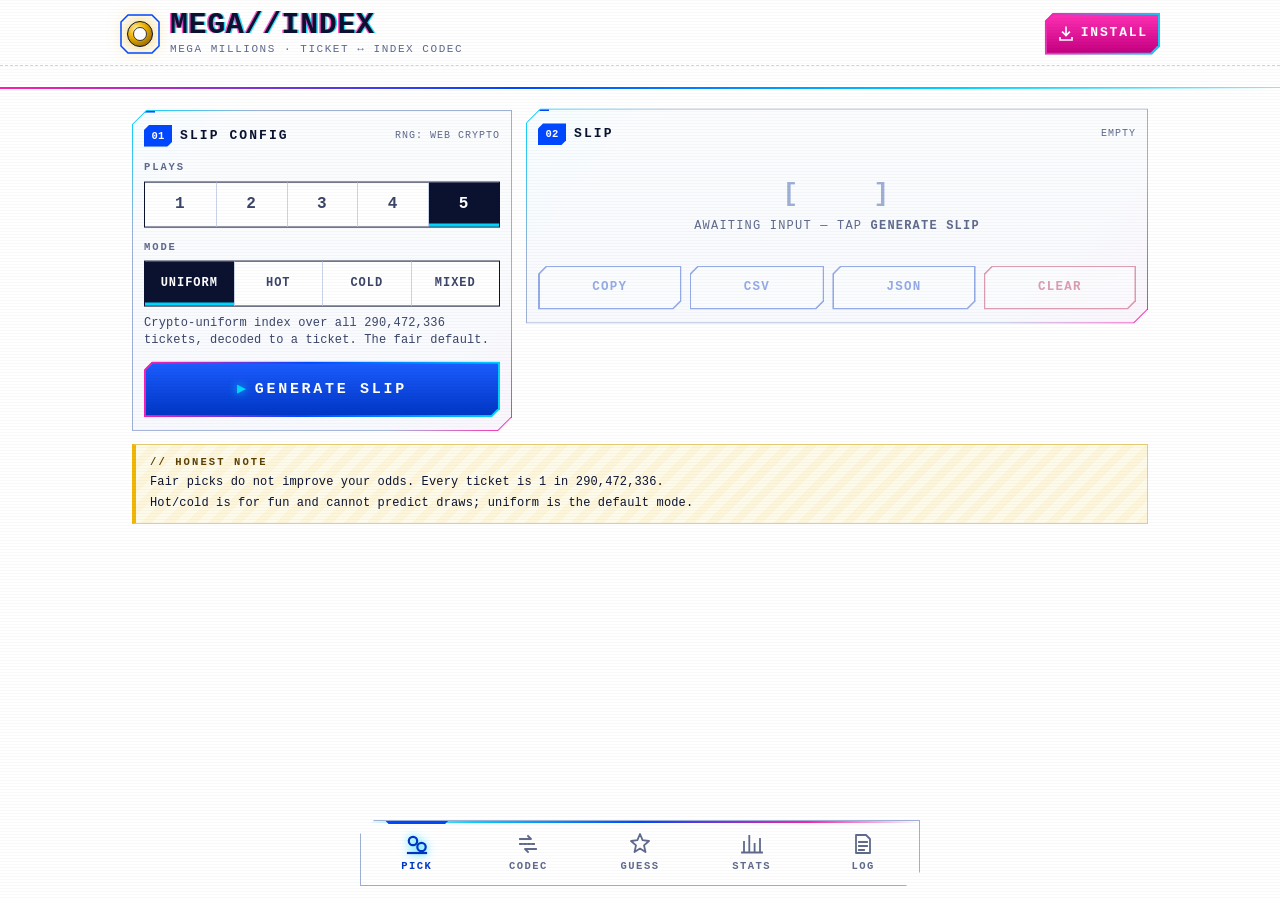
==== src/web/index.html @ 8a10c1ed "mega-index: combinadic ticket<->index encoder/decoder in Python, Rust, C++ + cyberpunk PWA, stats, C" ====
<!doctype html>
<html lang="en">
<head>
<meta charset="utf-8">
<meta name="viewport" content="width=device-width, initial-scale=1, viewport-fit=cover">
<meta name="color-scheme" content="only light">
<meta name="theme-color" content="#ffffff">
<meta name="description" content="MEGA//INDEX: Mega Millions ticket picker and combinadic index codec. Crypto-uniform picks, hot/cold stats, offline PWA.">
<meta name="mobile-web-app-capable" content="yes">
<meta name="apple-mobile-web-app-capable" content="yes">
<meta name="apple-mobile-web-app-status-bar-style" content="default">
<meta name="apple-mobile-web-app-title" content="MEGA//INDEX">
<title>MEGA//INDEX</title>
<link rel="icon" href="icons/favicon.ico" sizes="any">
<link rel="icon" type="image/png" sizes="32x32" href="icons/favicon-32.png">
<link rel="apple-touch-icon" href="icons/apple-touch-icon.png">
<script>
  /* The manifest only makes sense over http(s); on file:// Chrome logs a CORS error for it. */
  if (/^https?:$/.test(location.protocol)) {
    var mf = document.createElement("link");
    mf.rel = "manifest"; mf.href = "manifest.webmanifest";
    document.head.appendChild(mf);
  }
</script>
<link rel="stylesheet" href="css/app.css">
</head>
<body>
<div class="fx-grid" aria-hidden="true"></div>
<div class="fx-scan" aria-hidden="true"></div>

<header class="top">
  <div class="top-row">
    <div class="brand">
      <svg class="brand-ball" viewBox="0 0 40 40" aria-hidden="true">
        <defs>
          <radialGradient id="gb" cx="35%" cy="30%" r="75%">
            <stop offset="0" stop-color="#fff2a8"/><stop offset=".45" stop-color="#f2b705"/><stop offset="1" stop-color="#9a6a00"/>
          </radialGradient>
        </defs>
        <polygon points="8,1 32,1 39,8 39,32 32,39 8,39 1,32 1,8" fill="none" stroke="#0048ff" stroke-width="1.5"/>
        <circle cx="20" cy="20" r="12.5" fill="url(#gb)" stroke="#0a1230" stroke-width="1"/>
        <circle cx="20" cy="20" r="6.5" fill="#fff" stroke="#0a1230" stroke-width=".8"/>
      </svg>
      <div class="brand-text">
        <h1 class="glitch" data-text="MEGA//INDEX">MEGA//INDEX</h1>
        <div class="sub">MEGA MILLIONS &middot; TICKET &harr; INDEX CODEC</div>
      </div>
    </div>
    <button id="installBtn" class="btn btn-install" type="button" hidden>
      <svg viewBox="0 0 24 24" aria-hidden="true"><path d="M12 3v11m0 0l-4.5-4.5M12 14l4.5-4.5M4 17v3h16v-3" fill="none" stroke="currentColor" stroke-width="2.2" stroke-linecap="square"/></svg>
      <span>INSTALL</span>
    </button>
  </div>
  <div class="ticker" aria-hidden="true"><div class="ticker-track" id="ticker"></div></div>
</header>

<div id="updateBar" class="update-bar" hidden>
  <span>&#9650; NEW BUILD / DRAW DATA READY</span>
  <button class="btn btn-sm" id="updateReload" type="button">RELOAD</button>
</div>

<main id="main">

  <!-- ============================================================ PICK -->
  <section class="view" id="view-pick" data-view="pick" aria-labelledby="t-pick">
    <div class="hud panel">
      <div class="panel-head"><span class="ph-tag">01</span><h2>SLIP CONFIG</h2><span class="ph-meta" id="pickMeta">RNG: WEB CRYPTO</span></div>
      <div class="field">
        <div class="label">PLAYS</div>
        <div class="seg seg-plays" role="radiogroup" aria-label="Number of plays" id="playsSeg">
          <button type="button" role="radio" data-v="1">1</button>
          <button type="button" role="radio" data-v="2">2</button>
          <button type="button" role="radio" data-v="3">3</button>
          <button type="button" role="radio" data-v="4">4</button>
          <button type="button" role="radio" data-v="5" aria-checked="true">5</button>
        </div>
      </div>
      <div class="field">
        <div class="label">MODE</div>
        <div class="seg seg-mode" role="radiogroup" aria-label="Pick mode" id="modeSeg">
          <button type="button" role="radio" data-v="uniform" aria-checked="true">UNIFORM</button>
          <button type="button" role="radio" data-v="hot">HOT</button>
          <button type="button" role="radio" data-v="cold">COLD</button>
          <button type="button" role="radio" data-v="mixed">MIXED</button>
        </div>
        <p class="mode-desc" id="modeDesc"></p>
      </div>
      <button class="btn btn-primary btn-xl" id="genBtn" type="button">
        <span class="btn-glyph" aria-hidden="true">&#9654;</span> GENERATE SLIP
      </button>
    </div>

    <div class="hud panel slip-panel" id="slipPanel">
      <div class="panel-head"><span class="ph-tag">02</span><h2>SLIP</h2><span class="ph-meta" id="slipMeta">EMPTY</span></div>
      <ol class="slip" id="slip" aria-live="polite"></ol>
      <div class="empty" id="slipEmpty">
        <div class="empty-glyph" aria-hidden="true">[ &nbsp;&nbsp; ]</div>
        AWAITING INPUT &mdash; TAP <b>GENERATE SLIP</b>
      </div>
      <div class="actions" id="slipActions">
        <button class="btn" type="button" data-act="copy">COPY</button>
        <button class="btn" type="button" data-act="csv">CSV</button>
        <button class="btn" type="button" data-act="json">JSON</button>
        <button class="btn" type="button" data-act="share" hidden>SHARE</button>
        <button class="btn btn-danger" type="button" data-act="clear">CLEAR</button>
      </div>
    </div>

    <aside class="note" role="note">
      <div class="note-head">// HONEST NOTE</div>
      <p class="note-line" data-note="0"></p>
      <p class="note-line" data-note="1"></p>
    </aside>
  </section>

  <!-- ============================================================ CODEC -->
  <section class="view" id="view-codec" data-view="codec" hidden>
    <div class="seg seg-sub" role="tablist" aria-label="Codec direction" id="codecSeg">
      <button type="button" role="tab" data-v="encode" aria-selected="true">ENCODE &nbsp;TICKET&rarr;INDEX</button>
      <button type="button" role="tab" data-v="decode">DECODE &nbsp;INDEX&rarr;TICKET</button>
    </div>

    <div id="encodePane">
      <div class="hud panel">
        <div class="panel-head"><span class="ph-tag">EN</span><h2>SELECT 5 + 1</h2><span class="ph-meta" id="encCount">0/5 &middot; 0/1</span></div>
        <div class="enc-readout" id="encSlots" aria-live="polite"></div>
        <div class="enc-result" id="encResult">
          <div class="label">INDEX</div>
          <div class="big-idx" id="encIdx">&mdash;</div>
          <div class="enc-msg" id="encMsg">Pick 5 white balls and 1 Mega Ball.</div>
        </div>
        <div class="actions">
          <button class="btn" type="button" id="encLucky">RANDOM</button>
          <button class="btn" type="button" id="encCopy" disabled>COPY</button>
          <button class="btn" type="button" id="encToDec" disabled>&rarr; DECODE</button>
          <button class="btn btn-danger" type="button" id="encClear">CLEAR</button>
        </div>
      </div>
      <div class="hud panel">
        <div class="panel-head"><span class="ph-tag">W</span><h2>WHITE BALLS 1&ndash;70</h2><span class="ph-meta">PICK 5</span></div>
        <div class="num-grid grid-w" id="gridW" role="group" aria-label="White balls 1 to 70"></div>
      </div>
      <div class="hud panel">
        <div class="panel-head"><span class="ph-tag ph-gold">MB</span><h2>MEGA BALL 1&ndash;24</h2><span class="ph-meta">PICK 1</span></div>
        <div class="num-grid grid-mb" id="gridMB" role="group" aria-label="Mega Ball 1 to 24"></div>
      </div>
    </div>

    <div id="decodePane" hidden>
      <div class="hud panel">
        <div class="panel-head"><span class="ph-tag">DE</span><h2>INDEX &rarr; TICKET</h2><span class="ph-meta">0 &hellip; 290,472,335</span></div>
        <form id="decForm" class="dec-form" autocomplete="off">
          <label class="label" for="decInput">INDEX</label>
          <div class="dec-row">
            <input id="decInput" class="dec-input" inputmode="numeric" enterkeyhint="go" spellcheck="false" placeholder="147183154" aria-describedby="decMsg">
            <button class="btn btn-primary" type="submit">DECODE</button>
          </div>
        </form>
        <div class="enc-msg" id="decMsg" role="status"></div>
        <div class="dec-ticket" id="decTicket"></div>
        <pre class="trace" id="decTrace" aria-label="Decode trace"></pre>
        <div class="actions">
          <button class="btn" type="button" id="decRandom">RANDOM INDEX</button>
          <button class="btn" type="button" id="decCopy" disabled>COPY</button>
          <button class="btn" type="button" id="decToEnc" disabled>&rarr; ENCODE</button>
        </div>
      </div>
      <div class="hud panel mini">
        <div class="panel-head"><span class="ph-tag">REF</span><h2>KNOWN VECTORS</h2></div>
        <div class="vectors" id="vectors"></div>
      </div>
    </div>
  </section>

  <!-- ============================================================ GUESS -->
  <section class="view" id="view-guess" data-view="guess" hidden>
    <div class="hud panel">
      <div class="panel-head"><span class="ph-tag">03</span><h2>DETERMINISTIC GUESS</h2><span class="ph-meta" id="guessMeta"></span></div>
      <p class="mode-desc">Built from the draw history: no randomness, same result on every device for the same data.</p>
      <ol class="slip guess" id="guessList"></ol>
      <div class="actions">
        <button class="btn" type="button" data-gact="copy">COPY</button>
        <button class="btn" type="button" data-gact="csv">CSV</button>
        <button class="btn" type="button" data-gact="json">JSON</button>
        <button class="btn" type="button" data-gact="share" hidden>SHARE</button>
      </div>
    </div>
    <div class="hud panel mini">
      <div class="panel-head"><span class="ph-tag">?</span><h2>HOW IT'S BUILT</h2></div>
      <dl class="rules">
        <dt class="t-hot">HOT</dt><dd>5 most-drawn whites + most-drawn Mega Ball</dd>
        <dt class="t-cold">COLD</dt><dd>5 least-drawn whites + least-drawn Mega Ball</dd>
        <dt class="t-bal">BALANCED</dt><dd>top 3 hot whites + 2 most overdue + most overdue Mega Ball</dd>
      </dl>
    </div>
    <aside class="note" role="note">
      <div class="note-head">// HONEST NOTE</div>
      <p class="note-line" data-note="0"></p>
      <p class="note-line" data-note="1"></p>
      <p class="note-line">Every draw is independent; weighted picks are not uniform. Uniform stays the default.</p>
    </aside>
  </section>

  <!-- ============================================================ STATS -->
  <section class="view" id="view-stats" data-view="stats" hidden>
    <div class="hud panel">
      <div class="panel-head"><span class="ph-tag">04</span><h2>DATA LINK</h2><span class="ph-meta">NY OPEN DATA</span></div>
      <div class="kpis" id="kpis"></div>
    </div>

    <div class="hud panel">
      <div class="panel-head"><span class="ph-tag">W</span><h2>WHITE BALLS</h2>
        <div class="seg seg-tiny" id="wMetricSeg" role="radiogroup" aria-label="White chart metric">
          <button type="button" role="radio" data-v="freq" aria-checked="true">FREQ</button>
          <button type="button" role="radio" data-v="gap">GAP</button>
        </div>
      </div>
      <div class="legend" id="wLegend"></div>
      <div class="chart" id="chartW"></div>
      <div class="detail" id="detail" aria-live="polite"></div>
      <div class="label heat-label">HEATMAP &middot; TAP A NUMBER</div>
      <div class="heat" id="heatW" role="group" aria-label="White ball heatmap"></div>
      <div class="heat-scale" aria-hidden="true"><span>COLD</span><i></i><span>HOT</span></div>
    </div>

    <div class="hud panel">
      <div class="panel-head"><span class="ph-tag ph-gold">MB</span><h2>MEGA BALL</h2>
        <div class="seg seg-tiny" id="bMetricSeg" role="radiogroup" aria-label="Mega Ball chart metric">
          <button type="button" role="radio" data-v="freq" aria-checked="true">FREQ</button>
          <button type="button" role="radio" data-v="gap">GAP</button>
        </div>
      </div>
      <div class="chart" id="chartB"></div>
      <div class="detail" id="detailB" aria-live="polite"></div>
    </div>

    <div class="hud panel">
      <div class="panel-head"><span class="ph-tag">OD</span><h2>OVERDUE</h2><span class="ph-meta">DRAWS SINCE LAST SEEN</span></div>
      <div class="od-cols">
        <div><div class="label">WHITES &middot; TOP 12</div><div class="hbars" id="odW"></div></div>
        <div><div class="label">MEGA BALL &middot; TOP 6</div><div class="hbars" id="odB"></div></div>
      </div>
    </div>

    <div class="hud panel">
      <div class="panel-head"><span class="ph-tag">&chi;&sup2;</span><h2>FAIRNESS CHECK</h2><span class="ph-meta">CHI-SQUARE</span></div>
      <div class="chi" id="chi"></div>
    </div>

    <div class="hud panel">
      <div class="panel-head"><span class="ph-tag">RK</span><h2>RANKINGS</h2></div>
      <div class="ranks" id="ranks"></div>
    </div>
    <aside class="note" role="note">
      <div class="note-head">// HONEST NOTE</div>
      <p class="note-line">Every ticket is 1 in 290,472,336 on every draw. Frequencies wobble around the expected line by chance alone; hot/cold is for fun and cannot predict draws.</p>
    </aside>
  </section>

  <!-- ============================================================ LOG -->
  <section class="view" id="view-log" data-view="log" hidden>
    <div class="hud panel">
      <div class="panel-head"><span class="ph-tag">05</span><h2>SLIP LOG</h2><span class="ph-meta" id="logMeta"></span></div>
      <p class="mode-desc">Slips you generated, stored only on this device. Tap RESTORE to load one back into the picker.</p>
      <ol class="log" id="logList"></ol>
      <div class="empty" id="logEmpty"><div class="empty-glyph" aria-hidden="true">[ LOG ]</div>NO SLIPS YET</div>
      <div class="actions"><button class="btn btn-danger" type="button" id="logClear">WIPE LOG</button></div>
    </div>
    <div class="hud panel mini">
      <div class="panel-head"><span class="ph-tag">i</span><h2>ABOUT</h2></div>
      <div class="about">
        <p>Each ticket maps to one integer in <b>0&hellip;290,472,335</b> via the combinatorial number system (colex order): <code>I = 24&middot;&Sigma;C(c<sub>i</sub>&minus;1, i) + (MB&minus;1)</code>.</p>
        <p>Uniform picks draw <code>randbelow(290,472,336)</code> from <code>crypto.getRandomValues</code> with rejection sampling (no modulo bias), then decode it.</p>
        <p class="about-meta" id="aboutMeta"></p>
        <div id="installHelpInline"></div>
      </div>
    </div>
  </section>
</main>

<nav class="tabbar" aria-label="Sections">
  <a href="#pick" class="tab" data-tab="pick" id="t-pick">
    <svg viewBox="0 0 24 24" aria-hidden="true"><circle cx="8" cy="9" r="4.2"/><circle cx="16.5" cy="15" r="4.2"/><path d="M3 21h18"/></svg><span>PICK</span></a>
  <a href="#encode" class="tab" data-tab="codec">
    <svg viewBox="0 0 24 24" aria-hidden="true"><path d="M4 7h11l-3-3M20 17H9l3 3"/><path d="M4 12h16" stroke-dasharray="2 2"/></svg><span>CODEC</span></a>
  <a href="#guess" class="tab" data-tab="guess">
    <svg viewBox="0 0 24 24" aria-hidden="true"><path d="M12 2l2.6 6.2L21 9l-5 4.4L17.5 20 12 16.6 6.5 20 8 13.4 3 9l6.4-.8z"/></svg><span>GUESS</span></a>
  <a href="#stats" class="tab" data-tab="stats">
    <svg viewBox="0 0 24 24" aria-hidden="true"><path d="M4 20V10M9.3 20V4M14.6 20v-8M20 20V7M2 20.5h20"/></svg><span>STATS</span></a>
  <a href="#log" class="tab" data-tab="log">
    <svg viewBox="0 0 24 24" aria-hidden="true"><path d="M5 3h10l4 4v14H5z"/><path d="M8 10h8M8 14h8M8 18h5"/></svg><span>LOG</span></a>
</nav>

<div class="sheet-backdrop" id="sheetBackdrop" hidden></div>
<div class="sheet hud" id="installSheet" role="dialog" aria-modal="true" aria-labelledby="installTitle" hidden>
  <div class="panel-head"><span class="ph-tag">PWA</span><h2 id="installTitle">INSTALL MEGA//INDEX</h2></div>
  <div id="installHelp"></div>
  <button class="btn btn-primary btn-xl" type="button" id="sheetClose">GOT IT</button>
</div>

<div class="toast" id="toast" role="status" aria-live="polite"></div>

<noscript><div class="noscript">MEGA//INDEX needs JavaScript.</div></noscript>

<script src="js/draws-data.js"></script>
<script src="js/core.js"></script>
<script src="js/charts.js"></script>
<script src="js/app.js"></script>
</body>
</html>
---- src/web/css/app.css ----
/* MEGA//INDEX - light-mode cyberpunk HUD. No external fonts; system mono stack. */
:root {
  color-scheme: only light;
  --bg: #ffffff;
  --bg-2: #f4f7fd;
  --ink: #0a1230;
  --ink-2: #3b4568;
  --ink-3: #5f6a8c;
  --line: #c9d3ea;
  --line-2: #9fb0d6;
  --blue: #0048ff;
  --blue-ink: #0036c4;
  --blue-soft: #e6edff;
  --cyan: #00d6ff;
  --cyan-ink: #006d8a;
  --cyan-soft: #dcf8ff;
  --magenta: #ff1fae;
  --magenta-ink: #b0006f;
  --magenta-soft: #ffe3f4;
  --gold: #f2b705;
  --gold-hi: #fff1a6;
  --gold-lo: #a06e00;
  --gold-ink: #5c4100;
  --red-ink: #b3123a;
  --ok-ink: #00754a;
  --mono: ui-monospace, "SF Mono", "Cascadia Mono", "Roboto Mono", "JetBrains Mono", "Droid Sans Mono", Menlo, Consolas, "Liberation Mono", "DejaVu Sans Mono", monospace;
  --cut: 14px;
  --ball: clamp(36px, calc((100vw - 104px) / 6.2), 48px);
  --tabbar-h: 64px;
  --safe-b: env(safe-area-inset-bottom, 0px);
  --safe-t: env(safe-area-inset-top, 0px);
  --safe-l: env(safe-area-inset-left, 0px);
  --safe-r: env(safe-area-inset-right, 0px);
}

*, *::before, *::after { box-sizing: border-box; }
html { -webkit-text-size-adjust: 100%; text-size-adjust: 100%; background: var(--bg); }
body {
  margin: 0;
  min-height: 100vh;
  background: var(--bg);
  color: var(--ink);
  font: 14px/1.45 var(--mono);
  letter-spacing: .01em;
  overflow-x: hidden;
  -webkit-tap-highlight-color: transparent;
  padding-left: var(--safe-l);
  padding-right: var(--safe-r);
}
[hidden] { display: none !important; }
button, input { font: inherit; color: inherit; }
code { font-family: var(--mono); background: var(--blue-soft); padding: 0 .3em; color: var(--blue-ink); }
b { font-weight: 800; }

/* ---------------------------------------------------------------- ambient FX */
.fx-grid {
  position: fixed; inset: 0; z-index: -2; pointer-events: none;
  background:
    linear-gradient(rgba(0, 72, 255, .055) 1px, transparent 1px) 0 0 / 24px 24px,
    linear-gradient(90deg, rgba(0, 72, 255, .055) 1px, transparent 1px) 0 0 / 24px 24px,
    radial-gradient(1200px 500px at 85% -10%, rgba(0, 214, 255, .12), transparent 60%),
    radial-gradient(900px 500px at -10% 110%, rgba(255, 31, 174, .08), transparent 60%);
}
.fx-scan {
  position: fixed; inset: 0; z-index: 50; pointer-events: none;
  background: repeating-linear-gradient(to bottom, rgba(10, 18, 48, .028) 0 1px, transparent 1px 3px);
}

/* ---------------------------------------------------------------- header */
.top {
  position: sticky; top: 0; z-index: 20;
  padding: calc(var(--safe-t) + 10px) 14px 0;
  background: rgba(255, 255, 255, .92);
  -webkit-backdrop-filter: blur(8px); backdrop-filter: blur(8px);
  border-bottom: 1px solid var(--line);
}
.top::after {
  content: ""; position: absolute; left: 0; right: 0; bottom: -2px; height: 2px;
  background: linear-gradient(90deg, var(--magenta), var(--blue) 40%, var(--cyan) 75%, transparent);
}
.top-row { display: flex; align-items: center; justify-content: space-between; gap: 10px; max-width: 760px; margin: 0 auto; }
.brand { display: flex; align-items: center; gap: 10px; min-width: 0; }
.brand-ball { width: 40px; height: 40px; flex: none; filter: drop-shadow(0 0 6px rgba(242, 183, 5, .55)); }
.brand-text { min-width: 0; }
.sub { font-size: 9.5px; letter-spacing: .14em; color: var(--ink-3); white-space: nowrap; overflow: hidden; text-overflow: ellipsis; }

h1.glitch {
  position: relative; margin: 0; font-size: 25px; line-height: 1.05; font-weight: 900; letter-spacing: .02em;
  color: var(--ink); white-space: nowrap;
  text-shadow: -1.5px 0 rgba(255, 31, 174, .75), 1.5px 0 rgba(0, 214, 255, .85);
}
h1.glitch::before, h1.glitch::after {
  content: attr(data-text); position: absolute; left: 0; top: 0; width: 100%; overflow: hidden;
  background: transparent; pointer-events: none;
}
h1.glitch::before { color: var(--magenta); clip-path: inset(0 0 100% 0); animation: glitchA 3.6s infinite steps(1); }
h1.glitch::after { color: var(--blue); clip-path: inset(100% 0 0 0); animation: glitchB 3.6s infinite steps(1); }
@keyframes glitchA {
  0%, 86%, 100% { clip-path: inset(0 0 100% 0); transform: none; }
  87% { clip-path: inset(10% 0 62% 0); transform: translate(-3px, 0); }
  89% { clip-path: inset(55% 0 20% 0); transform: translate(3px, 0); }
  91% { clip-path: inset(30% 0 45% 0); transform: translate(-2px, 0); }
  93% { clip-path: inset(0 0 100% 0); }
}
@keyframes glitchB {
  0%, 87%, 100% { clip-path: inset(100% 0 0 0); transform: none; }
  88% { clip-path: inset(70% 0 5% 0); transform: translate(3px, 0); }
  90% { clip-path: inset(20% 0 60% 0); transform: translate(-3px, 0); }
  92% { clip-path: inset(100% 0 0 0); }
}

.ticker { overflow: hidden; height: 22px; margin: 8px -14px 0; border-top: 1px dashed var(--line); max-width: none; }
.ticker-track {
  display: inline-block; white-space: nowrap; font-size: 10.5px; line-height: 22px; letter-spacing: .12em;
  color: var(--ink-2); padding-left: 100%; animation: ticker 38s linear infinite;
}
.ticker-track b { color: var(--blue-ink); }
.ticker-track i { font-style: normal; color: var(--magenta-ink); }
@keyframes ticker { to { transform: translateX(-100%); } }

/* ---------------------------------------------------------------- buttons */
.btn {
  --c: var(--blue-ink);
  position: relative; display: inline-flex; align-items: center; justify-content: center; gap: 6px;
  min-height: 44px; min-width: 44px; padding: 0 14px;
  border: 0; background: transparent; color: var(--c); cursor: pointer;
  font-weight: 800; font-size: 12.5px; letter-spacing: .1em; text-transform: uppercase;
  clip-path: polygon(8px 0, 100% 0, 100% calc(100% - 8px), calc(100% - 8px) 100%, 0 100%, 0 8px);
  isolation: isolate; touch-action: manipulation; user-select: none; -webkit-user-select: none;
  transition: transform .08s ease, filter .15s ease;
}
.btn::before { /* border */
  content: ""; position: absolute; inset: 0; z-index: -2; background: currentColor;
  clip-path: inherit;
}
.btn::after { /* fill */
  content: ""; position: absolute; inset: 1.5px; z-index: -1; background: #fff;
  clip-path: polygon(7.4px 0, 100% 0, 100% calc(100% - 7.4px), calc(100% - 7.4px) 100%, 0 100%, 0 7.4px);
}
.btn:hover::after { background: var(--blue-soft); }
.btn:active { transform: translateY(1px) scale(.98); }
.btn:focus-visible { outline: 2px solid var(--magenta); outline-offset: 2px; }
.btn[disabled] { opacity: .4; cursor: not-allowed; }
.btn-sm { min-height: 36px; padding: 0 10px; font-size: 11px; }
.btn-danger { --c: var(--red-ink); color: var(--red-ink); }
.btn-danger:hover::after { background: #ffe9ee; }
.btn-primary { color: #fff; }
.btn-primary::before { background: linear-gradient(100deg, var(--magenta), var(--blue) 45%, var(--cyan)); }
.btn-primary::after { inset: 2px; background: linear-gradient(180deg, #1b5cff, #0036c4); clip-path: polygon(7px 0, 100% 0, 100% calc(100% - 7px), calc(100% - 7px) 100%, 0 100%, 0 7px); }
.btn-primary:hover::after { background: linear-gradient(180deg, #2c69ff, #0040e0); }
.btn-xl { width: 100%; min-height: 56px; font-size: 15px; letter-spacing: .18em; }
.btn-xl .btn-glyph { color: var(--cyan); text-shadow: 0 0 8px var(--cyan); }
.btn-primary.busy::after { background: repeating-linear-gradient(-45deg, #0a4bff 0 10px, #0038d0 10px 20px); background-size: 28px 28px; animation: busy .5s linear infinite; }
@keyframes busy { to { background-position: 28px 0; } }

.btn-install {
  color: #fff; padding: 0 12px; flex: none; min-height: 42px;
  filter: drop-shadow(0 0 6px rgba(255, 31, 174, .45));
}
.btn-install::before { background: linear-gradient(110deg, var(--magenta), var(--cyan)); }
.btn-install::after { inset: 2px; background: linear-gradient(180deg, #ff2fb4, #c4007f); }
.btn-install:hover::after { background: linear-gradient(180deg, #ff4fc0, #d10088); }
.btn-install svg { width: 18px; height: 18px; }
.btn-install span { font-size: 13px; letter-spacing: .14em; }

/* ---------------------------------------------------------------- layout */
main {
  max-width: 760px; margin: 0 auto;
  padding: 14px 12px calc(var(--tabbar-h) + var(--safe-b) + 24px);
}
.view { display: grid; gap: 14px; animation: viewIn .28s ease both; }
@keyframes viewIn { from { opacity: 0; transform: translateY(6px); } to { opacity: 1; transform: none; } }

/* HUD panel: chamfered border via two clipped layers */
.hud {
  position: relative; padding: 12px 12px 14px; isolation: isolate;
  clip-path: polygon(var(--cut) 0, 100% 0, 100% calc(100% - var(--cut)), calc(100% - var(--cut)) 100%, 0 100%, 0 var(--cut));
}
.hud::before {
  content: ""; position: absolute; inset: 0; z-index: -2;
  background: linear-gradient(135deg, var(--cyan) 0, var(--line-2) 18%, var(--line-2) 82%, var(--magenta) 100%);
  clip-path: inherit;
}
.hud::after {
  content: ""; position: absolute; inset: 1px; z-index: -1;
  background:
    linear-gradient(90deg, var(--blue) 0 22px, transparent 22px) 0 0 / 100% 2px no-repeat,
    linear-gradient(180deg, rgba(255,255,255,.97), rgba(250,252,255,.97));
  clip-path: polygon(calc(var(--cut) - .4px) 0, 100% 0, 100% calc(100% - var(--cut) + .4px), calc(100% - var(--cut) + .4px) 100%, 0 100%, 0 calc(var(--cut) - .4px));
}
.panel-head { display: flex; align-items: center; gap: 8px; margin: 0 0 10px; min-height: 28px; }
.panel-head h2 { margin: 0; font-size: 13px; letter-spacing: .16em; font-weight: 900; color: var(--ink); flex: 1; min-width: 0; white-space: nowrap; overflow: hidden; text-overflow: ellipsis; }
.ph-tag {
  flex: none; display: inline-grid; place-items: center; min-width: 28px; height: 22px; padding: 0 5px;
  font-size: 10.5px; font-weight: 900; color: #fff; background: var(--blue);
  clip-path: polygon(5px 0, 100% 0, 100% calc(100% - 5px), calc(100% - 5px) 100%, 0 100%, 0 5px);
}
.ph-gold { background: var(--gold); color: var(--ink); }
.ph-meta { font-size: 10px; letter-spacing: .1em; color: var(--ink-3); white-space: nowrap; }
.label { font-size: 10.5px; font-weight: 800; letter-spacing: .18em; color: var(--ink-3); margin-bottom: 6px; }
.field { margin-bottom: 12px; }
.mode-desc { margin: 8px 0 0; font-size: 12px; color: var(--ink-2); min-height: 2.9em; }
.view > .hud.mini { padding-bottom: 12px; }

/* segmented control */
.seg { display: grid; grid-auto-flow: column; grid-auto-columns: 1fr; gap: 0; border: 1.5px solid var(--ink); background: #fff; }
.seg button {
  min-height: 44px; border: 0; background: transparent; cursor: pointer; font-weight: 800; font-size: 12px;
  letter-spacing: .08em; color: var(--ink-2); border-left: 1px solid var(--line); padding: 0 4px; touch-action: manipulation;
}
.seg button:first-child { border-left: 0; }
.seg button[aria-checked="true"], .seg button[aria-selected="true"] {
  background: var(--ink); color: #fff; box-shadow: inset 0 -3px 0 var(--cyan);
}
.seg-plays button { font-size: 16px; }
.seg-mode button[data-v="hot"][aria-checked="true"] { background: var(--magenta-ink); box-shadow: inset 0 -3px 0 var(--magenta); }
.seg-mode button[data-v="cold"][aria-checked="true"] { background: var(--cyan-ink); box-shadow: inset 0 -3px 0 var(--cyan); }
.seg-mode button[data-v="mixed"][aria-checked="true"] { background: linear-gradient(90deg, var(--magenta-ink), var(--cyan-ink)); }
.seg-sub button { font-size: 11px; letter-spacing: .06em; }
.seg-tiny { flex: none; border-width: 1px; }
.seg-tiny button { min-height: 32px; min-width: 52px; font-size: 10.5px; }
/* extend tiny segment hit area to 44px */
.seg-tiny button { position: relative; }
.seg-tiny button::after { content: ""; position: absolute; inset: -6px 0; }

/* ---------------------------------------------------------------- balls */
.ball {
  --s: var(--ball);
  position: relative; display: inline-grid; place-items: center; flex: none;
  width: var(--s); height: var(--s); border-radius: 50%;
  font-weight: 900; font-size: calc(var(--s) * .4); letter-spacing: -.02em; color: var(--ink);
  background: radial-gradient(circle at 34% 28%, #fff 0 18%, #eef3fb 45%, #c9d4ea 100%);
  box-shadow: inset 0 0 0 1.5px var(--ink), inset -3px -4px 8px rgba(10, 18, 48, .12), 0 2px 0 rgba(10, 18, 48, .1);
}
.ball::after { /* tiny cyan HUD tick */
  content: ""; position: absolute; right: -2px; top: 50%; width: 4px; height: 1.5px; background: var(--cyan);
}
.ball.mb {
  color: var(--ink);
  background: radial-gradient(circle at 34% 28%, var(--gold-hi) 0 12%, var(--gold) 50%, var(--gold-lo) 100%);
  box-shadow: inset 0 0 0 1.5px var(--ink), inset -3px -4px 8px rgba(80, 50, 0, .25), 0 0 0 3px rgba(242, 183, 5, .25), 0 0 14px rgba(242, 183, 5, .6);
}
.ball.mb::after { background: var(--magenta); }
.ball .n { position: relative; z-index: 1; }
.ball.mb .n { background: rgba(255, 255, 255, .9); border-radius: 50%; width: 64%; height: 64%; display: grid; place-items: center; box-shadow: 0 0 0 1px rgba(10, 18, 48, .5); font-size: calc(var(--s) * .36); }

.ball.drop { animation: drop .5s cubic-bezier(.2, 1.4, .4, 1) both; }
@keyframes drop {
  0% { transform: translateY(-26px) scale(.6); opacity: 0; filter: blur(2px); }
  60% { opacity: 1; filter: none; }
  100% { transform: none; opacity: 1; }
}
.ball.scramble .n { color: var(--blue); text-shadow: -1px 0 var(--magenta), 1px 0 var(--cyan); }

/* ---------------------------------------------------------------- slip */
.slip { list-style: none; margin: 0; padding: 0; display: grid; gap: 10px; }
.play {
  position: relative; padding: 10px 10px 8px 10px;
  background: linear-gradient(90deg, rgba(0, 72, 255, .05), transparent 40%), #fff;
  border: 1px solid var(--line); border-left: 3px solid var(--blue);
}
.play::before { /* corner notch */
  content: ""; position: absolute; right: -1px; top: -1px; width: 12px; height: 12px;
  background: linear-gradient(225deg, var(--bg) 0 50%, var(--line) 50% calc(50% + 1px), transparent calc(50% + 1px));
}
.play[data-mode="hot"] { border-left-color: var(--magenta); }
.play[data-mode="cold"] { border-left-color: var(--cyan); }
.play[data-mode="mixed"] { border-image: linear-gradient(var(--magenta), var(--cyan)) 0 0 0 1; border-left-width: 3px; }
.play-top { display: flex; align-items: center; gap: 6px; }
.play-label {
  flex: none; width: 24px; height: 28px; display: grid; place-items: center;
  font-weight: 900; font-size: 15px; color: #fff; background: var(--ink);
  clip-path: polygon(0 0, 100% 0, 100% 75%, 70% 100%, 0 100%);
}
.balls { display: flex; align-items: center; gap: 4px; flex: 1; justify-content: space-between; min-width: 0; }
.balls .plus { width: 2px; height: 26px; background: linear-gradient(var(--gold), var(--magenta)); margin: 0 1px; flex: none; }
.play-bot { display: flex; align-items: center; gap: 8px; margin-top: 8px; padding-top: 6px; border-top: 1px dashed var(--line); }
.idx { flex: 1; min-width: 0; font-size: 11px; color: var(--ink-3); letter-spacing: .08em; }
.idx b { display: block; font-size: 17px; letter-spacing: .04em; color: var(--blue-ink); font-variant-numeric: tabular-nums; }
.tag { font-size: 10px; font-weight: 900; letter-spacing: .12em; padding: 3px 6px; border: 1px solid currentColor; color: var(--ink-2); white-space: nowrap; }
.tag.t-uniform { color: var(--blue-ink); }
.tag.t-hot, .t-hot { color: var(--magenta-ink); }
.tag.t-cold, .t-cold { color: var(--cyan-ink); }
.tag.t-mixed { color: #6b2bd1; }
.t-bal { color: var(--gold-ink); }
.tag.t-bal { background: rgba(242, 183, 5, .14); }
.icon-btn { min-height: 44px; min-width: 44px; padding: 0; }
.icon-btn svg { width: 20px; height: 20px; }

.empty { text-align: center; padding: 18px 8px; color: var(--ink-3); font-size: 12px; letter-spacing: .1em; }
.empty-glyph { font-size: 26px; font-weight: 900; color: var(--line-2); letter-spacing: .1em; margin-bottom: 4px; }
.actions { display: flex; flex-wrap: wrap; gap: 8px; margin-top: 12px; }
.actions .btn { flex: 1 1 auto; }

/* honest note */
.note {
  position: relative; padding: 10px 12px 10px 14px; font-size: 12px; color: var(--ink);
  background: repeating-linear-gradient(-45deg, rgba(242, 183, 5, .10) 0 8px, rgba(242, 183, 5, .04) 8px 16px), #fffdf3;
  border: 1px solid #e8cf73; border-left: 4px solid var(--gold);
}
.note-head { font-size: 10.5px; font-weight: 900; letter-spacing: .2em; color: var(--gold-ink); margin-bottom: 4px; }
.note-line { margin: 4px 0 0; }

/* ---------------------------------------------------------------- codec */
.enc-readout { display: flex; align-items: center; justify-content: space-between; gap: 4px; padding: 6px 0 10px; }
.enc-readout .ball.empty-slot { background: repeating-linear-gradient(-45deg, #f2f5fb 0 4px, #fff 4px 8px); box-shadow: inset 0 0 0 1.5px var(--line-2); color: var(--line-2); }
.enc-readout .ball.mb.empty-slot { box-shadow: inset 0 0 0 1.5px var(--gold); }
.enc-result { border: 1px solid var(--line); background: var(--bg-2); padding: 8px 10px; }
.big-idx { font-size: clamp(24px, 8.6vw, 38px); font-weight: 900; color: var(--blue-ink); letter-spacing: .02em; font-variant-numeric: tabular-nums; line-height: 1.15; text-shadow: 1.5px 0 rgba(0, 214, 255, .45), -1.5px 0 rgba(255, 31, 174, .3); word-break: break-all; }
.enc-msg { font-size: 12px; color: var(--ink-2); min-height: 1.45em; margin-top: 4px; }
.enc-msg.err { color: var(--red-ink); font-weight: 700; }
.enc-msg.ok { color: var(--ok-ink); font-weight: 700; }

.num-grid { display: grid; gap: 4px; }
.grid-w { grid-template-columns: repeat(7, 1fr); }
.grid-mb { grid-template-columns: repeat(6, 1fr); }
.num {
  min-height: 44px; border: 1px solid var(--line-2); background: #fff; cursor: pointer;
  font-weight: 800; font-size: 15px; color: var(--ink); touch-action: manipulation;
  clip-path: polygon(0 0, calc(100% - 7px) 0, 100% 7px, 100% 100%, 0 100%);
  transition: background .12s, color .12s;
}
.num:hover { background: var(--blue-soft); }
.num[aria-pressed="true"] { background: var(--ink); color: #fff; border-color: var(--ink); box-shadow: inset 0 -3px 0 var(--cyan); }
.grid-mb .num { border-color: #e2c45a; }
.grid-mb .num[aria-pressed="true"] { background: var(--gold); color: var(--ink); border-color: var(--ink); box-shadow: inset 0 0 0 2px var(--ink), 0 0 10px rgba(242, 183, 5, .7); }
.num.deny { animation: deny .3s; }
@keyframes deny { 25% { transform: translateX(-3px); background: #ffe1e8; } 75% { transform: translateX(3px); } }

.dec-row { display: flex; gap: 8px; }
.dec-input {
  flex: 1; min-width: 0; min-height: 52px; padding: 0 12px; border: 1.5px solid var(--ink); border-radius: 0; background: #fff;
  font-size: 22px; font-weight: 800; letter-spacing: .04em; color: var(--blue-ink); outline: none;
  box-shadow: inset 0 -3px 0 var(--cyan);
}
.dec-input:focus { box-shadow: inset 0 -3px 0 var(--magenta), 0 0 0 3px rgba(0, 214, 255, .25); }
.dec-ticket { display: flex; align-items: center; justify-content: space-between; gap: 4px; margin: 12px 0 4px; min-height: var(--ball); }
.trace {
  margin: 10px 0 0; padding: 8px 10px; font: 11px/1.5 var(--mono); color: var(--ink-2); background: var(--bg-2);
  border-left: 2px solid var(--cyan); white-space: pre-wrap; word-break: break-word; min-height: 1.5em;
}
.trace:empty { display: none; }
.trace .k { color: var(--magenta-ink); font-weight: 700; }
.vectors { display: grid; gap: 6px; }
.vec {
  display: flex; justify-content: space-between; align-items: center; gap: 8px; min-height: 44px; width: 100%;
  padding: 4px 10px; border: 1px solid var(--line); background: #fff; cursor: pointer; text-align: left; font-size: 12px;
}
.vec:hover { border-color: var(--blue); }
.vec span:last-child { color: var(--blue-ink); font-weight: 800; }

/* ---------------------------------------------------------------- guess */
.rules { display: grid; grid-template-columns: auto 1fr; gap: 6px 10px; margin: 0; font-size: 12px; }
.rules dt { font-weight: 900; letter-spacing: .1em; }
.rules dd { margin: 0; color: var(--ink-2); }

/* ---------------------------------------------------------------- stats */
.kpis { display: grid; grid-template-columns: repeat(2, minmax(0, 1fr)); gap: 8px; }
.kpi { border: 1px solid var(--line); background: var(--bg-2); padding: 8px 10px; min-width: 0; }
.kpi .k { font-size: 10px; letter-spacing: .16em; color: var(--ink-3); font-weight: 800; }
.kpi .v { font-size: 20px; font-weight: 900; color: var(--ink); line-height: 1.2; font-variant-numeric: tabular-nums; overflow-wrap: anywhere; }
.kpi .v small { font-size: 11px; color: var(--ink-3); font-weight: 700; }
.kpi.wide { grid-column: 1 / -1; }
.kpi .v.sm { font-size: 13px; }

.chart { position: relative; width: 100%; touch-action: pan-y; user-select: none; -webkit-user-select: none; }
.chart svg { display: block; width: 100%; height: auto; overflow: visible; }
.chart text { font-family: var(--mono); }
.legend { display: flex; flex-wrap: wrap; gap: 4px 12px; font-size: 10.5px; color: var(--ink-2); margin: -2px 0 6px; letter-spacing: .06em; }
.legend i { display: inline-block; width: 10px; height: 10px; margin-right: 4px; vertical-align: -1px; }
.legend .lh { background: var(--magenta); }
.legend .lc { background: var(--cyan); }
.legend .ln { background: #b8c5e3; }
.legend .le { width: 14px; height: 0; border-top: 2px dashed var(--ink); vertical-align: 3px; }
.detail {
  margin-top: 8px; padding: 8px 10px; min-height: 58px; font-size: 12px; background: var(--ink); color: #e9f0ff;
  clip-path: polygon(0 0, calc(100% - 10px) 0, 100% 10px, 100% 100%, 10px 100%, 0 calc(100% - 10px));
  display: grid; grid-template-columns: auto 1fr; gap: 2px 12px; align-items: center;
}
.detail .dn { grid-row: span 3; font-size: 30px; font-weight: 900; color: #fff; text-shadow: -1.5px 0 var(--magenta), 1.5px 0 var(--cyan); }
.detail .dn.mbn { color: var(--gold); }
.detail .dl { color: #aab8e0; letter-spacing: .04em; }
.detail .dl b { color: #fff; }
.detail .hint { grid-column: 1 / -1; color: #aab8e0; letter-spacing: .1em; text-align: center; }
.detail .pos { color: #ff8ad3; }
.detail .neg { color: #6fe6ff; }
.heat-label { margin-top: 14px; }
.heat { display: grid; grid-template-columns: repeat(7, 1fr); gap: 3px; }
.cell {
  min-height: 44px; border: 0; cursor: pointer; display: grid; place-items: center; align-content: center; gap: 0;
  font-weight: 900; font-size: 14px; line-height: 1.05; color: var(--ink); padding: 2px 0; touch-action: manipulation;
}
.cell small { font-size: 9.5px; font-weight: 700; opacity: .85; }
.cell.sel { outline: 2.5px solid var(--ink); outline-offset: -2.5px; box-shadow: 0 0 0 2px var(--gold); position: relative; z-index: 1; }
.heat-scale { display: flex; align-items: center; gap: 8px; margin-top: 8px; font-size: 10px; letter-spacing: .14em; color: var(--ink-3); font-weight: 800; }
.heat-scale i { flex: 1; height: 8px; background: linear-gradient(90deg, #00a6cf, #8ee9ff, #ffffff, #ff9bd8, #e0008f); border: 1px solid var(--line); }

.od-cols { display: grid; grid-template-columns: 1fr; gap: 14px; }
.hbars { display: grid; gap: 4px; }
.hbar { display: grid; grid-template-columns: 30px 1fr 64px; align-items: center; gap: 8px; font-size: 12px; min-height: 22px; }
.hbar .hn { font-weight: 900; text-align: right; }
.hbar .ht { position: relative; height: 14px; background: var(--bg-2); border: 1px solid var(--line); }
.hbar .hf { position: absolute; left: 0; top: 0; bottom: 0; background: linear-gradient(90deg, var(--cyan), var(--blue)); transform-origin: left; animation: grow .6s ease-out both; }
.hbar.mb .hf { background: linear-gradient(90deg, var(--gold-hi), var(--gold), var(--gold-lo)); }
.hbar .hv { color: var(--ink-2); font-size: 11px; white-space: nowrap; }
.hbar .hv b { color: var(--ink); }
@keyframes grow { from { transform: scaleX(0); } }

.chi { display: grid; gap: 10px; }
.chi-row { border: 1px solid var(--line); padding: 8px 10px; background: var(--bg-2); }
.chi-top { display: flex; justify-content: space-between; align-items: baseline; gap: 8px; flex-wrap: wrap; }
.chi-v { font-size: 22px; font-weight: 900; color: var(--blue-ink); }
.chi-v small { font-size: 11px; color: var(--ink-3); }
.chi-verdict { font-size: 10.5px; font-weight: 900; letter-spacing: .12em; color: var(--ok-ink); }
.chi-verdict.warn { color: var(--magenta-ink); }
.chi-gauge { position: relative; height: 10px; margin: 8px 0 4px; background: linear-gradient(90deg, #e6f7ef, #e6f7ef 80%, #ffe3f4); border: 1px solid var(--line); }
.chi-gauge .m { position: absolute; top: -4px; bottom: -4px; width: 3px; background: var(--ink); }
.chi-gauge .df { position: absolute; top: -2px; bottom: -2px; width: 0; border-left: 2px dashed var(--blue); }
.chi-sub { font-size: 11px; color: var(--ink-2); }

.ranks { display: grid; gap: 8px; }
.rank-row .label { margin-bottom: 4px; }
.chips { display: flex; flex-wrap: wrap; gap: 4px; }
.chip { font-size: 11.5px; font-weight: 800; padding: 3px 6px; border: 1px solid var(--line-2); background: #fff; }
.chip i { font-style: normal; color: var(--ink-3); font-weight: 600; }
.chip.h { border-color: var(--magenta); }
.chip.c { border-color: var(--cyan-ink); }
.chip.o { border-color: var(--blue); }
.chip.mb { background: #fff7d6; border-color: var(--gold); }

/* ---------------------------------------------------------------- log */
.log { list-style: none; margin: 0; padding: 0; display: grid; gap: 10px; }
.log-item { border: 1px solid var(--line); padding: 8px 10px; background: #fff; }
.log-head { display: flex; align-items: center; gap: 8px; margin-bottom: 6px; font-size: 11px; color: var(--ink-3); letter-spacing: .06em; }
.log-head .when { flex: 1; min-width: 0; }
.log-line { font-size: 12.5px; font-weight: 700; white-space: nowrap; overflow: hidden; text-overflow: ellipsis; }
.log-line .mbx { color: var(--gold-ink); background: #fff3c4; padding: 0 3px; }
.log-line i { font-style: normal; color: var(--ink-3); font-weight: 500; }
.about p { margin: 0 0 8px; font-size: 12px; color: var(--ink-2); }
.about-meta { color: var(--ink-3) !important; font-size: 11px !important; }
.install-help ol { margin: 6px 0 10px; padding-left: 20px; font-size: 13px; }
.install-help li { margin: 4px 0; }
.install-help p { font-size: 12.5px; color: var(--ink-2); margin: 6px 0; }
.kbd { display: inline-block; padding: 0 5px; border: 1px solid var(--ink); font-weight: 800; background: #fff; }

/* ---------------------------------------------------------------- tab bar */
.tabbar {
  position: fixed; left: 0; right: 0; bottom: 0; z-index: 30;
  display: grid; grid-template-columns: repeat(5, 1fr);
  padding: 0 var(--safe-r) var(--safe-b) var(--safe-l);
  background: rgba(255, 255, 255, .96); -webkit-backdrop-filter: blur(10px); backdrop-filter: blur(10px);
  border-top: 1px solid var(--line);
}
.tabbar::before {
  content: ""; position: absolute; left: 0; right: 0; top: -2px; height: 2px;
  background: linear-gradient(90deg, transparent, var(--cyan) 20%, var(--blue) 50%, var(--magenta) 80%, transparent);
}
.tab {
  position: relative; display: grid; place-items: center; align-content: center; gap: 3px; height: var(--tabbar-h);
  color: var(--ink-3); text-decoration: none; font-size: 10.5px; font-weight: 900; letter-spacing: .14em;
  touch-action: manipulation;
}
.tab svg { width: 24px; height: 24px; fill: none; stroke: currentColor; stroke-width: 1.8; stroke-linejoin: round; stroke-linecap: square; }
.tab[aria-current="page"] { color: var(--blue-ink); }
.tab[aria-current="page"] svg { filter: drop-shadow(0 0 4px rgba(0, 214, 255, .9)); stroke-width: 2.2; }
.tab[aria-current="page"]::before {
  content: ""; position: absolute; top: 0; left: 22%; right: 22%; height: 3px; background: var(--blue);
  box-shadow: 0 0 10px var(--cyan); clip-path: polygon(0 0, 100% 0, calc(100% - 3px) 100%, 3px 100%);
}
.tab:focus-visible { outline: 2px solid var(--magenta); outline-offset: -4px; }

/* ---------------------------------------------------------------- overlays */
.toast {
  position: fixed; left: 50%; bottom: calc(var(--tabbar-h) + var(--safe-b) + 14px); z-index: 60;
  transform: translate(-50%, 20px); opacity: 0; pointer-events: none;
  max-width: min(92vw, 420px); padding: 10px 16px; background: var(--ink); color: #fff; font-size: 12.5px; font-weight: 700;
  letter-spacing: .06em; box-shadow: 3px 3px 0 var(--cyan), -3px -3px 0 var(--magenta); transition: opacity .2s, transform .2s;
}
.toast.show { opacity: 1; transform: translate(-50%, 0); }
.update-bar {
  position: sticky; top: 0; z-index: 25; display: flex; align-items: center; justify-content: space-between; gap: 10px;
  padding: 6px 12px; background: var(--ink); color: #fff; font-size: 11.5px; font-weight: 800; letter-spacing: .1em;
}
.update-bar .btn { color: var(--cyan); }
.update-bar .btn::after { background: var(--ink); }
.sheet-backdrop { position: fixed; inset: 0; z-index: 70; background: rgba(10, 18, 48, .35); }
.sheet {
  position: fixed; z-index: 71; left: 50%; bottom: calc(var(--safe-b) + 12px); transform: translateX(-50%);
  width: min(calc(100vw - 24px), 460px); padding: 14px 14px 16px; animation: sheetIn .22s ease both;
}
@keyframes sheetIn { from { transform: translate(-50%, 20px); opacity: 0; } }
.noscript { padding: 20px; text-align: center; }

/* ---------------------------------------------------------------- desktop */
@media (min-width: 720px) {
  :root { --ball: 48px; }
  h1.glitch { font-size: 30px; }
  .sub { font-size: 11px; }
  main { padding-top: 20px; }
  .kpis { grid-template-columns: repeat(4, minmax(0, 1fr)); }
  .od-cols { grid-template-columns: 1.4fr 1fr; }
  .grid-w { grid-template-columns: repeat(10, 1fr); }
  .grid-mb { grid-template-columns: repeat(12, 1fr); }
  .heat { grid-template-columns: repeat(10, 1fr); }
  .tabbar {
    left: 50%; right: auto; bottom: calc(14px + var(--safe-b)); transform: translateX(-50%); width: 560px; padding: 0;
    border: 1px solid var(--line-2); box-shadow: 0 10px 30px rgba(10, 18, 48, .12);
    clip-path: polygon(14px 0, 100% 0, 100% calc(100% - 14px), calc(100% - 14px) 100%, 0 100%, 0 14px);
  }
  .tabbar::before { top: 0; }
  main { padding-bottom: calc(var(--tabbar-h) + 48px); }
  .toast { bottom: calc(var(--tabbar-h) + 34px); }
}
@media (min-width: 1100px) {
  main, .top-row { max-width: 1040px; }
  #view-pick { grid-template-columns: 380px 1fr; align-items: start; }
  #view-pick > .hud:first-child { position: sticky; top: 110px; }
  #view-pick > .note { grid-column: 1 / -1; }
  #view-stats { grid-template-columns: 1fr 1fr; align-items: start; }
  #view-stats > .hud:nth-child(1), #view-stats > .hud:nth-child(2) { grid-column: 1 / -1; }
  #view-stats > .note { grid-column: 1 / -1; }
  #view-codec #encodePane { display: grid; grid-template-columns: 1fr 1fr; gap: 14px; align-items: start; }
  #view-codec #encodePane > .hud:first-child { grid-row: span 2; position: sticky; top: 110px; }
  #view-codec #encodePane .grid-w { grid-template-columns: repeat(7, 1fr); }
  #view-codec #encodePane .grid-mb { grid-template-columns: repeat(6, 1fr); }
  #view-guess, #view-log { grid-template-columns: 1.4fr 1fr; align-items: start; }
  #view-guess > .note { grid-column: 1 / -1; }
}

/* ---------------------------------------------------------------- reduced motion */
@media (prefers-reduced-motion: reduce) {
  *, *::before, *::after { animation-duration: .001ms !important; animation-iteration-count: 1 !important; transition-duration: .001ms !important; }
  h1.glitch::before, h1.glitch::after { animation: none; }
  .ticker-track { animation: none; padding-left: 14px; }
}
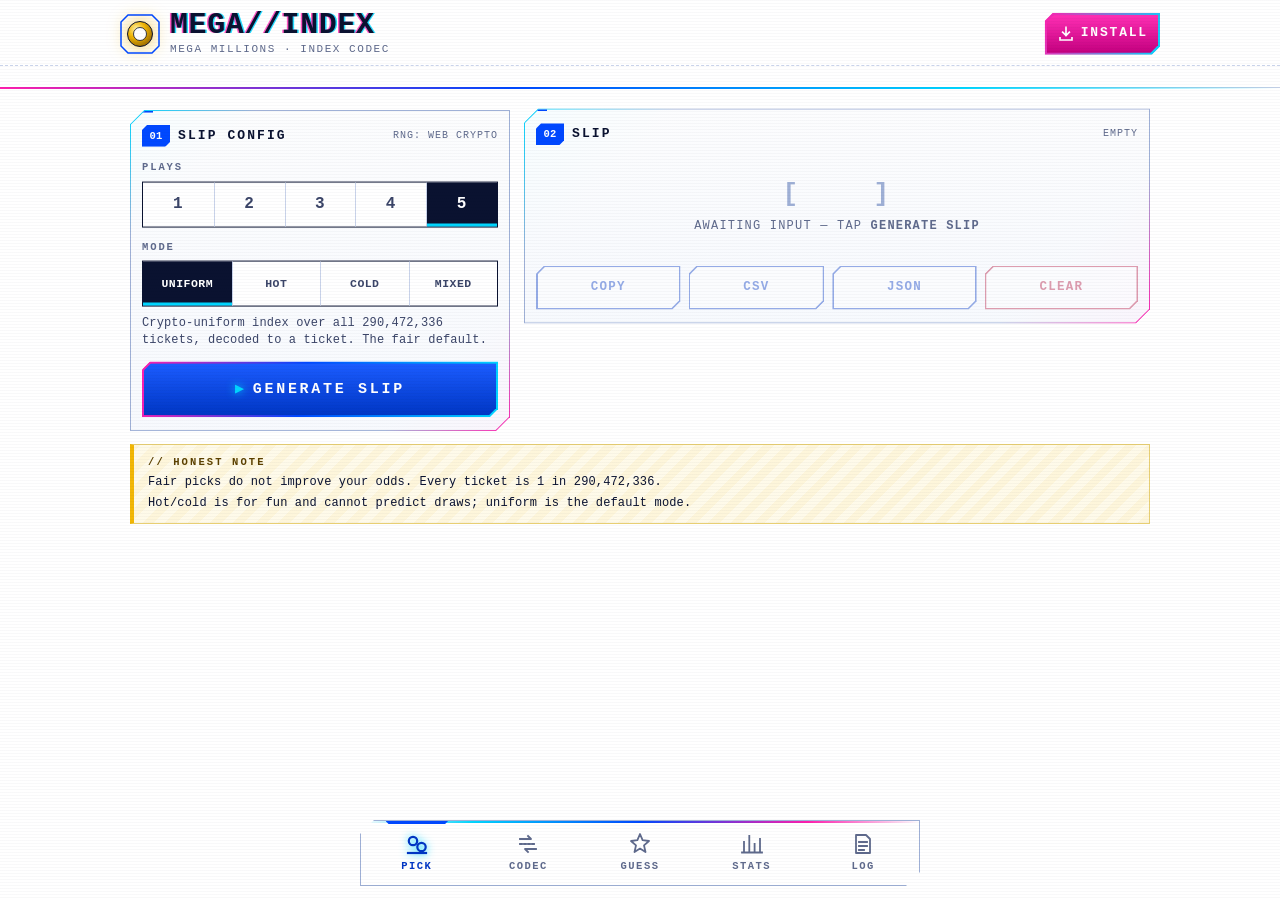
==== commit 72156eae: "web: cyberpunk polish, PWA tests, screenshots; bump SW cache" ====
--- a/src/web/index.html
+++ b/src/web/index.html
@@ -43,7 +43,7 @@
       </svg>
       <div class="brand-text">
         <h1 class="glitch" data-text="MEGA//INDEX">MEGA//INDEX</h1>
-        <div class="sub">MEGA MILLIONS &middot; TICKET &harr; INDEX CODEC</div>
+        <div class="sub">MEGA MILLIONS &middot; INDEX CODEC</div>
       </div>
     </div>
     <button id="installBtn" class="btn btn-install" type="button" hidden>
@@ -116,8 +116,8 @@
   <!-- ============================================================ CODEC -->
   <section class="view" id="view-codec" data-view="codec" hidden>
     <div class="seg seg-sub" role="tablist" aria-label="Codec direction" id="codecSeg">
-      <button type="button" role="tab" data-v="encode" aria-selected="true">ENCODE &nbsp;TICKET&rarr;INDEX</button>
-      <button type="button" role="tab" data-v="decode">DECODE &nbsp;INDEX&rarr;TICKET</button>
+      <button type="button" role="tab" data-v="encode" aria-selected="true">ENCODE<br><small>TICKET&rarr;INDEX</small></button>
+      <button type="button" role="tab" data-v="decode">DECODE<br><small>INDEX&rarr;TICKET</small></button>
     </div>
 
     <div id="encodePane">
--- a/src/web/css/app.css
+++ b/src/web/css/app.css
@@ -166,9 +166,9 @@
 /* ---------------------------------------------------------------- layout */
 main {
   max-width: 760px; margin: 0 auto;
-  padding: 14px 12px calc(var(--tabbar-h) + var(--safe-b) + 24px);
-}
-.view { display: grid; gap: 14px; animation: viewIn .28s ease both; }
+  padding: 14px 10px calc(var(--tabbar-h) + var(--safe-b) + 24px);
+}
+.view { display: grid; grid-template-columns: minmax(0, 1fr); gap: 14px; animation: viewIn .28s ease both; }
 @keyframes viewIn { from { opacity: 0; transform: translateY(6px); } to { opacity: 1; transform: none; } }
 
 /* HUD panel: chamfered border via two clipped layers */
@@ -203,7 +203,7 @@
 .view > .hud.mini { padding-bottom: 12px; }
 
 /* segmented control */
-.seg { display: grid; grid-auto-flow: column; grid-auto-columns: 1fr; gap: 0; border: 1.5px solid var(--ink); background: #fff; }
+.seg { display: grid; grid-auto-flow: column; grid-auto-columns: minmax(0, 1fr); gap: 0; border: 1.5px solid var(--ink); background: #fff; }
 .seg button {
   min-height: 44px; border: 0; background: transparent; cursor: pointer; font-weight: 800; font-size: 12px;
   letter-spacing: .08em; color: var(--ink-2); border-left: 1px solid var(--line); padding: 0 4px; touch-action: manipulation;
@@ -216,7 +216,8 @@
 .seg-mode button[data-v="hot"][aria-checked="true"] { background: var(--magenta-ink); box-shadow: inset 0 -3px 0 var(--magenta); }
 .seg-mode button[data-v="cold"][aria-checked="true"] { background: var(--cyan-ink); box-shadow: inset 0 -3px 0 var(--cyan); }
 .seg-mode button[data-v="mixed"][aria-checked="true"] { background: linear-gradient(90deg, var(--magenta-ink), var(--cyan-ink)); }
-.seg-sub button { font-size: 11px; letter-spacing: .06em; }
+.seg-sub button { font-size: 11px; letter-spacing: .06em; line-height: 1.25; padding: 4px 6px; }
+.seg-mode button { font-size: 11.5px; letter-spacing: .04em; }
 .seg-tiny { flex: none; border-width: 1px; }
 .seg-tiny button { min-height: 32px; min-width: 52px; font-size: 10.5px; }
 /* extend tiny segment hit area to 44px */
@@ -311,7 +312,7 @@
 .enc-msg.err { color: var(--red-ink); font-weight: 700; }
 .enc-msg.ok { color: var(--ok-ink); font-weight: 700; }
 
-.num-grid { display: grid; gap: 4px; }
+.num-grid { display: grid; gap: 3px; margin: 0 -6px; }
 .grid-w { grid-template-columns: repeat(7, 1fr); }
 .grid-mb { grid-template-columns: repeat(6, 1fr); }
 .num {
@@ -385,7 +386,7 @@
 .detail .pos { color: #ff8ad3; }
 .detail .neg { color: #6fe6ff; }
 .heat-label { margin-top: 14px; }
-.heat { display: grid; grid-template-columns: repeat(7, 1fr); gap: 3px; }
+.heat { display: grid; grid-template-columns: repeat(7, 1fr); gap: 2px; margin: 0 -6px; }
 .cell {
   min-height: 44px; border: 0; cursor: pointer; display: grid; place-items: center; align-content: center; gap: 0;
   font-weight: 900; font-size: 14px; line-height: 1.05; color: var(--ink); padding: 2px 0; touch-action: manipulation;
@@ -513,17 +514,17 @@
 }
 @media (min-width: 1100px) {
   main, .top-row { max-width: 1040px; }
-  #view-pick { grid-template-columns: 380px 1fr; align-items: start; }
+  #view-pick { grid-template-columns: 380px minmax(0, 1fr); align-items: start; }
   #view-pick > .hud:first-child { position: sticky; top: 110px; }
   #view-pick > .note { grid-column: 1 / -1; }
-  #view-stats { grid-template-columns: 1fr 1fr; align-items: start; }
+  #view-stats { grid-template-columns: minmax(0, 1fr) minmax(0, 1fr); align-items: start; }
   #view-stats > .hud:nth-child(1), #view-stats > .hud:nth-child(2) { grid-column: 1 / -1; }
   #view-stats > .note { grid-column: 1 / -1; }
-  #view-codec #encodePane { display: grid; grid-template-columns: 1fr 1fr; gap: 14px; align-items: start; }
+  #view-codec #encodePane { display: grid; grid-template-columns: minmax(0, 1fr) minmax(0, 1fr); gap: 14px; align-items: start; }
   #view-codec #encodePane > .hud:first-child { grid-row: span 2; position: sticky; top: 110px; }
   #view-codec #encodePane .grid-w { grid-template-columns: repeat(7, 1fr); }
   #view-codec #encodePane .grid-mb { grid-template-columns: repeat(6, 1fr); }
-  #view-guess, #view-log { grid-template-columns: 1.4fr 1fr; align-items: start; }
+  #view-guess, #view-log { grid-template-columns: minmax(0, 1.4fr) minmax(0, 1fr); align-items: start; }
   #view-guess > .note { grid-column: 1 / -1; }
 }
 
@@ -533,3 +534,4 @@
   h1.glitch::before, h1.glitch::after { animation: none; }
   .ticker-track { animation: none; padding-left: 14px; }
 }
+.seg-sub small { font-size: 9.5px; font-weight: 700; opacity: .8; letter-spacing: .08em; }
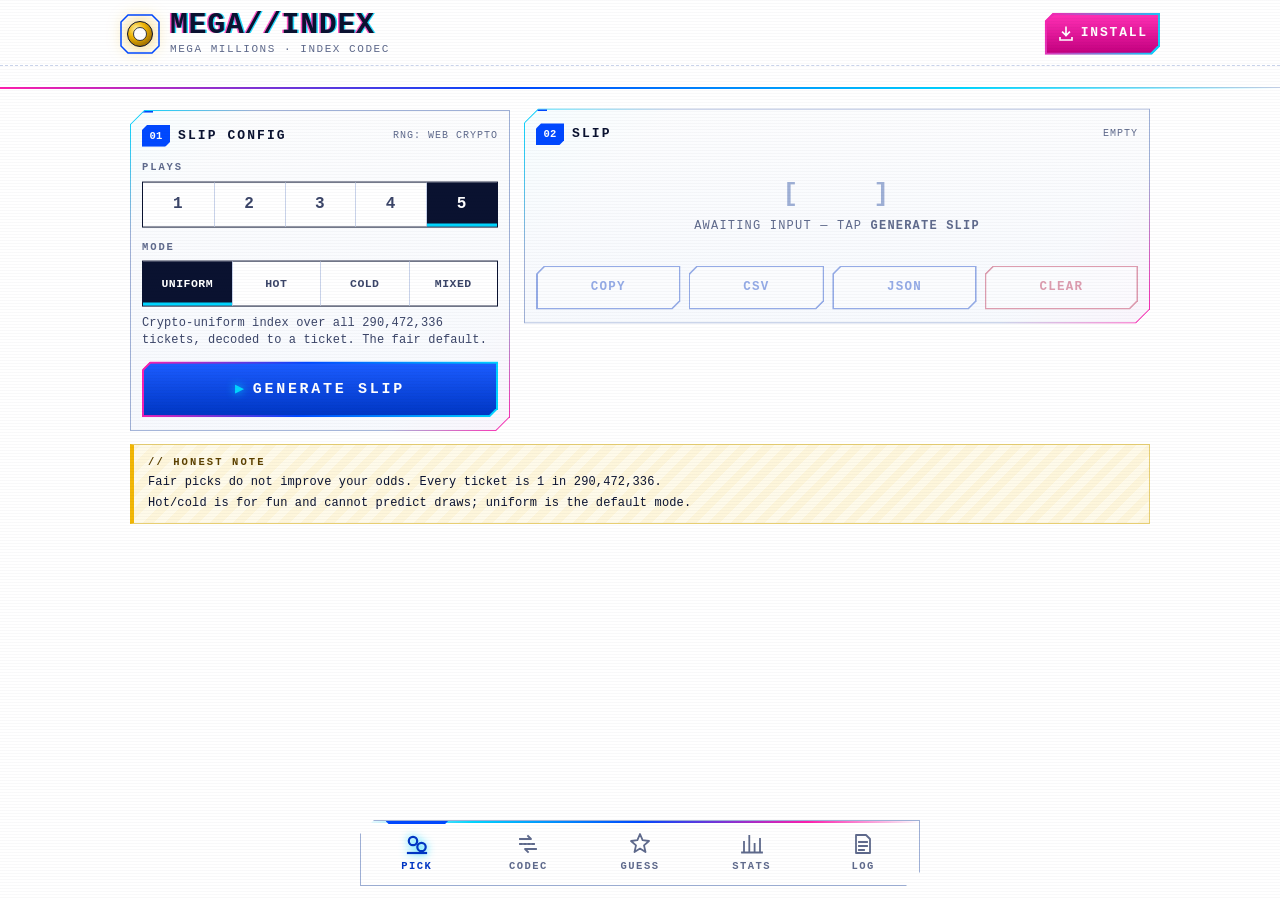
==== commit 7f0e96a2: "CODEC: tap-to-lock numbers + RANDOM fills the rest (MEGA + POWER)" ====
--- a/src/web/index.html
+++ b/src/web/index.html
@@ -124,13 +124,17 @@
       <div class="hud panel">
         <div class="panel-head"><span class="ph-tag">EN</span><h2>SELECT 5 + 1</h2><span class="ph-meta" id="encCount">0/5 &middot; 0/1</span></div>
         <div class="enc-readout" id="encSlots" aria-live="polite"></div>
+        <p class="lock-hint" id="encHint">TAP TO LOCK &middot; <b>RANDOM</b> FILLS THE REST</p>
         <div class="enc-result" id="encResult">
           <div class="label">INDEX</div>
           <div class="big-idx" id="encIdx">&mdash;</div>
           <div class="enc-msg" id="encMsg">Pick 5 white balls and 1 Mega Ball.</div>
         </div>
+        <button class="btn btn-primary btn-xl btn-random" type="button" id="encRandom">
+          <svg class="dice" viewBox="0 0 24 24" aria-hidden="true"><rect x="3.5" y="3.5" width="17" height="17" rx="3" fill="none" stroke="currentColor" stroke-width="2"/><circle cx="8.5" cy="8.5" r="1.7"/><circle cx="15.5" cy="8.5" r="1.7"/><circle cx="12" cy="12" r="1.7"/><circle cx="8.5" cy="15.5" r="1.7"/><circle cx="15.5" cy="15.5" r="1.7"/></svg> RANDOM
+        </button>
+        <p class="lock-odds" id="encOdds"></p>
         <div class="actions">
-          <button class="btn" type="button" id="encLucky">RANDOM</button>
           <button class="btn" type="button" id="encCopy" disabled>COPY</button>
           <button class="btn" type="button" id="encToDec" disabled>&rarr; DECODE</button>
           <button class="btn btn-danger" type="button" id="encClear">CLEAR</button>
@@ -272,6 +276,7 @@
         <p>Each ticket maps to one integer in <b>0&hellip;290,472,335</b> via the combinatorial number system (colex order): <code>I = 24&middot;&Sigma;C(c<sub>i</sub>&minus;1, i) + (MB&minus;1)</code>.</p>
         <p>Uniform picks draw <code>randbelow(290,472,336)</code> from <code>crypto.getRandomValues</code> with rejection sampling (no modulo bias), then decode it.</p>
         <p class="about-meta" id="aboutMeta"></p>
+        <p class="switch"><a class="switch-link" href="./power/">SWITCH TO POWER//INDEX <span aria-hidden="true">&#8644;</span></a></p>
         <div id="installHelpInline"></div>
       </div>
     </div>
--- a/src/web/css/app.css
+++ b/src/web/css/app.css
@@ -1,4 +1,6 @@
-/* MEGA//INDEX - light-mode cyberpunk HUD. No external fonts; system mono stack. */
+/* MEGA//INDEX - light-mode cyberpunk HUD. No external fonts; system mono stack.
+ * Shared by POWER//INDEX (power/index.html), which loads power/css/power.css after this file and
+ * only overrides the tokens in :root. Keep game-specific colors in tokens, not literals. */
 :root {
   color-scheme: only light;
   --bg: #ffffff;
@@ -23,6 +25,48 @@
   --gold-ink: #5c4100;
   --red-ink: #b3123a;
   --ok-ink: #00754a;
+  /* surface + effect tokens (MEGA defaults; POWER overrides them) */
+  --grid-line: rgba(0, 72, 255, .055);
+  --glow-a: rgba(0, 214, 255, .12);
+  --glow-b: rgba(255, 31, 174, .08);
+  --scan: rgba(10, 18, 48, .028);
+  --bar-bg: rgba(255, 255, 255, .92);
+  --tabbar-bg: rgba(255, 255, 255, .96);
+  --glitch-a: rgba(255, 31, 174, .75);
+  --glitch-b: rgba(0, 214, 255, .85);
+  --glitch-before: var(--magenta);
+  --glitch-after: var(--blue);
+  --brand-glow: rgba(242, 183, 5, .55);
+  --panel-a: rgba(255,255,255,.97);
+  --panel-b: rgba(250,252,255,.97);
+  --notch: var(--bg);
+  --btn-fill: #fff;
+  --pri-hi: #1b5cff; --pri-lo: #0036c4; --pri-hi2: #2c69ff; --pri-lo2: #0040e0;
+  --busy-a: #0a4bff; --busy-b: #0038d0;
+  --inst-glow: rgba(255, 31, 174, .45);
+  --inst-hi: #ff2fb4; --inst-lo: #c4007f; --inst-hi2: #ff4fc0; --inst-lo2: #d10088;
+  --wball-mid: #eef3fb; --wball-edge: #c9d4ea;
+  --mb-ink: var(--ink);
+  --mb-shade: rgba(80, 50, 0, .25);
+  --mb-ring: rgba(242, 183, 5, .25);
+  --mb-glow: rgba(242, 183, 5, .6);
+  --mb-glow-2: rgba(242, 183, 5, .7);
+  --mb-border: #e2c45a;
+  --mb-chip: #fff7d6;
+  --mb-chip-2: #fff3c4;
+  --mb-on-dark: var(--gold);
+  --play-tint: rgba(0, 72, 255, .05);
+  --bal-tint: rgba(242, 183, 5, .14);
+  --note-a: rgba(242, 183, 5, .10); --note-b: rgba(242, 183, 5, .04); --note-bg: #fffdf3;
+  --note-line: #e8cf73; --note-bar: var(--gold); --note-ink: var(--gold-ink);
+  --empty-slot: #f2f5fb;
+  --detail-ink: #e9f0ff; --detail-dim: #aab8e0; --detail-pos: #ff8ad3; --detail-neg: #6fe6ff;
+  --heat-scale: linear-gradient(90deg, #00a6cf, #8ee9ff, #ffffff, #ff9bd8, #e0008f);
+  --chart-n-legend: #b8c5e3;
+  --chart-o-legend: #0048ff;
+  /* CODEC locks: neon fill on grid cells, ring + glow on readout balls, padlock badge */
+  --lock: #e6008f; --lock-ink: #fff; --lock-ring: #ff1fae; --lock-glow: rgba(255, 31, 174, .6);
+  --lock-badge: #ff6ad0; --lock-text: var(--magenta-ink);
   --mono: ui-monospace, "SF Mono", "Cascadia Mono", "Roboto Mono", "JetBrains Mono", "Droid Sans Mono", Menlo, Consolas, "Liberation Mono", "DejaVu Sans Mono", monospace;
   --cut: 14px;
   --ball: clamp(36px, calc((100vw - 104px) / 6.2), 48px);
@@ -56,21 +100,21 @@
 .fx-grid {
   position: fixed; inset: 0; z-index: -2; pointer-events: none;
   background:
-    linear-gradient(rgba(0, 72, 255, .055) 1px, transparent 1px) 0 0 / 24px 24px,
-    linear-gradient(90deg, rgba(0, 72, 255, .055) 1px, transparent 1px) 0 0 / 24px 24px,
-    radial-gradient(1200px 500px at 85% -10%, rgba(0, 214, 255, .12), transparent 60%),
-    radial-gradient(900px 500px at -10% 110%, rgba(255, 31, 174, .08), transparent 60%);
+    linear-gradient(var(--grid-line) 1px, transparent 1px) 0 0 / 24px 24px,
+    linear-gradient(90deg, var(--grid-line) 1px, transparent 1px) 0 0 / 24px 24px,
+    radial-gradient(1200px 500px at 85% -10%, var(--glow-a), transparent 60%),
+    radial-gradient(900px 500px at -10% 110%, var(--glow-b), transparent 60%);
 }
 .fx-scan {
   position: fixed; inset: 0; z-index: 50; pointer-events: none;
-  background: repeating-linear-gradient(to bottom, rgba(10, 18, 48, .028) 0 1px, transparent 1px 3px);
+  background: repeating-linear-gradient(to bottom, var(--scan) 0 1px, transparent 1px 3px);
 }
 
 /* ---------------------------------------------------------------- header */
 .top {
   position: sticky; top: 0; z-index: 20;
   padding: calc(var(--safe-t) + 10px) 14px 0;
-  background: rgba(255, 255, 255, .92);
+  background: var(--bar-bg);
   -webkit-backdrop-filter: blur(8px); backdrop-filter: blur(8px);
   border-bottom: 1px solid var(--line);
 }
@@ -80,21 +124,21 @@
 }
 .top-row { display: flex; align-items: center; justify-content: space-between; gap: 10px; max-width: 760px; margin: 0 auto; }
 .brand { display: flex; align-items: center; gap: 10px; min-width: 0; }
-.brand-ball { width: 40px; height: 40px; flex: none; filter: drop-shadow(0 0 6px rgba(242, 183, 5, .55)); }
+.brand-ball { width: 40px; height: 40px; flex: none; filter: drop-shadow(0 0 6px var(--brand-glow)); }
 .brand-text { min-width: 0; }
 .sub { font-size: 9.5px; letter-spacing: .14em; color: var(--ink-3); white-space: nowrap; overflow: hidden; text-overflow: ellipsis; }
 
 h1.glitch {
   position: relative; margin: 0; font-size: 25px; line-height: 1.05; font-weight: 900; letter-spacing: .02em;
   color: var(--ink); white-space: nowrap;
-  text-shadow: -1.5px 0 rgba(255, 31, 174, .75), 1.5px 0 rgba(0, 214, 255, .85);
+  text-shadow: -1.5px 0 var(--glitch-a), 1.5px 0 var(--glitch-b);
 }
 h1.glitch::before, h1.glitch::after {
   content: attr(data-text); position: absolute; left: 0; top: 0; width: 100%; overflow: hidden;
   background: transparent; pointer-events: none;
 }
-h1.glitch::before { color: var(--magenta); clip-path: inset(0 0 100% 0); animation: glitchA 3.6s infinite steps(1); }
-h1.glitch::after { color: var(--blue); clip-path: inset(100% 0 0 0); animation: glitchB 3.6s infinite steps(1); }
+h1.glitch::before { color: var(--glitch-before); clip-path: inset(0 0 100% 0); animation: glitchA 3.6s infinite steps(1); }
+h1.glitch::after { color: var(--glitch-after); clip-path: inset(100% 0 0 0); animation: glitchB 3.6s infinite steps(1); }
 @keyframes glitchA {
   0%, 86%, 100% { clip-path: inset(0 0 100% 0); transform: none; }
   87% { clip-path: inset(10% 0 62% 0); transform: translate(-3px, 0); }
@@ -134,7 +178,7 @@
   clip-path: inherit;
 }
 .btn::after { /* fill */
-  content: ""; position: absolute; inset: 1.5px; z-index: -1; background: #fff;
+  content: ""; position: absolute; inset: 1.5px; z-index: -1; background: var(--btn-fill);
   clip-path: polygon(7.4px 0, 100% 0, 100% calc(100% - 7.4px), calc(100% - 7.4px) 100%, 0 100%, 0 7.4px);
 }
 .btn:hover::after { background: var(--blue-soft); }
@@ -146,20 +190,20 @@
 .btn-danger:hover::after { background: #ffe9ee; }
 .btn-primary { color: #fff; }
 .btn-primary::before { background: linear-gradient(100deg, var(--magenta), var(--blue) 45%, var(--cyan)); }
-.btn-primary::after { inset: 2px; background: linear-gradient(180deg, #1b5cff, #0036c4); clip-path: polygon(7px 0, 100% 0, 100% calc(100% - 7px), calc(100% - 7px) 100%, 0 100%, 0 7px); }
-.btn-primary:hover::after { background: linear-gradient(180deg, #2c69ff, #0040e0); }
+.btn-primary::after { inset: 2px; background: linear-gradient(180deg, var(--pri-hi), var(--pri-lo)); clip-path: polygon(7px 0, 100% 0, 100% calc(100% - 7px), calc(100% - 7px) 100%, 0 100%, 0 7px); }
+.btn-primary:hover::after { background: linear-gradient(180deg, var(--pri-hi2), var(--pri-lo2)); }
 .btn-xl { width: 100%; min-height: 56px; font-size: 15px; letter-spacing: .18em; }
 .btn-xl .btn-glyph { color: var(--cyan); text-shadow: 0 0 8px var(--cyan); }
-.btn-primary.busy::after { background: repeating-linear-gradient(-45deg, #0a4bff 0 10px, #0038d0 10px 20px); background-size: 28px 28px; animation: busy .5s linear infinite; }
+.btn-primary.busy::after { background: repeating-linear-gradient(-45deg, var(--busy-a) 0 10px, var(--busy-b) 10px 20px); background-size: 28px 28px; animation: busy .5s linear infinite; }
 @keyframes busy { to { background-position: 28px 0; } }
 
 .btn-install {
   color: #fff; padding: 0 12px; flex: none; min-height: 42px;
-  filter: drop-shadow(0 0 6px rgba(255, 31, 174, .45));
+  filter: drop-shadow(0 0 6px var(--inst-glow));
 }
 .btn-install::before { background: linear-gradient(110deg, var(--magenta), var(--cyan)); }
-.btn-install::after { inset: 2px; background: linear-gradient(180deg, #ff2fb4, #c4007f); }
-.btn-install:hover::after { background: linear-gradient(180deg, #ff4fc0, #d10088); }
+.btn-install::after { inset: 2px; background: linear-gradient(180deg, var(--inst-hi), var(--inst-lo)); }
+.btn-install:hover::after { background: linear-gradient(180deg, var(--inst-hi2), var(--inst-lo2)); }
 .btn-install svg { width: 18px; height: 18px; }
 .btn-install span { font-size: 13px; letter-spacing: .14em; }
 
@@ -185,7 +229,7 @@
   content: ""; position: absolute; inset: 1px; z-index: -1;
   background:
     linear-gradient(90deg, var(--blue) 0 22px, transparent 22px) 0 0 / 100% 2px no-repeat,
-    linear-gradient(180deg, rgba(255,255,255,.97), rgba(250,252,255,.97));
+    linear-gradient(180deg, var(--panel-a), var(--panel-b));
   clip-path: polygon(calc(var(--cut) - .4px) 0, 100% 0, 100% calc(100% - var(--cut) + .4px), calc(100% - var(--cut) + .4px) 100%, 0 100%, 0 calc(var(--cut) - .4px));
 }
 .panel-head { display: flex; align-items: center; gap: 8px; margin: 0 0 10px; min-height: 28px; }
@@ -230,7 +274,7 @@
   position: relative; display: inline-grid; place-items: center; flex: none;
   width: var(--s); height: var(--s); border-radius: 50%;
   font-weight: 900; font-size: calc(var(--s) * .4); letter-spacing: -.02em; color: var(--ink);
-  background: radial-gradient(circle at 34% 28%, #fff 0 18%, #eef3fb 45%, #c9d4ea 100%);
+  background: radial-gradient(circle at 34% 28%, #fff 0 18%, var(--wball-mid) 45%, var(--wball-edge) 100%);
   box-shadow: inset 0 0 0 1.5px var(--ink), inset -3px -4px 8px rgba(10, 18, 48, .12), 0 2px 0 rgba(10, 18, 48, .1);
 }
 .ball::after { /* tiny cyan HUD tick */
@@ -239,7 +283,7 @@
 .ball.mb {
   color: var(--ink);
   background: radial-gradient(circle at 34% 28%, var(--gold-hi) 0 12%, var(--gold) 50%, var(--gold-lo) 100%);
-  box-shadow: inset 0 0 0 1.5px var(--ink), inset -3px -4px 8px rgba(80, 50, 0, .25), 0 0 0 3px rgba(242, 183, 5, .25), 0 0 14px rgba(242, 183, 5, .6);
+  box-shadow: inset 0 0 0 1.5px var(--ink), inset -3px -4px 8px var(--mb-shade), 0 0 0 3px var(--mb-ring), 0 0 14px var(--mb-glow);
 }
 .ball.mb::after { background: var(--magenta); }
 .ball .n { position: relative; z-index: 1; }
@@ -257,12 +301,12 @@
 .slip { list-style: none; margin: 0; padding: 0; display: grid; gap: 10px; }
 .play {
   position: relative; padding: 10px 10px 8px 10px;
-  background: linear-gradient(90deg, rgba(0, 72, 255, .05), transparent 40%), #fff;
+  background: linear-gradient(90deg, var(--play-tint), transparent 40%), #fff;
   border: 1px solid var(--line); border-left: 3px solid var(--blue);
 }
 .play::before { /* corner notch */
   content: ""; position: absolute; right: -1px; top: -1px; width: 12px; height: 12px;
-  background: linear-gradient(225deg, var(--bg) 0 50%, var(--line) 50% calc(50% + 1px), transparent calc(50% + 1px));
+  background: linear-gradient(225deg, var(--notch) 0 50%, var(--line) 50% calc(50% + 1px), transparent calc(50% + 1px));
 }
 .play[data-mode="hot"] { border-left-color: var(--magenta); }
 .play[data-mode="cold"] { border-left-color: var(--cyan); }
@@ -284,7 +328,7 @@
 .tag.t-cold, .t-cold { color: var(--cyan-ink); }
 .tag.t-mixed { color: #6b2bd1; }
 .t-bal { color: var(--gold-ink); }
-.tag.t-bal { background: rgba(242, 183, 5, .14); }
+.tag.t-bal { background: var(--bal-tint); }
 .icon-btn { min-height: 44px; min-width: 44px; padding: 0; }
 .icon-btn svg { width: 20px; height: 20px; }
 
@@ -296,15 +340,15 @@
 /* honest note */
 .note {
   position: relative; padding: 10px 12px 10px 14px; font-size: 12px; color: var(--ink);
-  background: repeating-linear-gradient(-45deg, rgba(242, 183, 5, .10) 0 8px, rgba(242, 183, 5, .04) 8px 16px), #fffdf3;
-  border: 1px solid #e8cf73; border-left: 4px solid var(--gold);
-}
-.note-head { font-size: 10.5px; font-weight: 900; letter-spacing: .2em; color: var(--gold-ink); margin-bottom: 4px; }
+  background: repeating-linear-gradient(-45deg, var(--note-a) 0 8px, var(--note-b) 8px 16px), var(--note-bg);
+  border: 1px solid var(--note-line); border-left: 4px solid var(--note-bar);
+}
+.note-head { font-size: 10.5px; font-weight: 900; letter-spacing: .2em; color: var(--note-ink); margin-bottom: 4px; }
 .note-line { margin: 4px 0 0; }
 
 /* ---------------------------------------------------------------- codec */
 .enc-readout { display: flex; align-items: center; justify-content: space-between; gap: 4px; padding: 6px 0 10px; }
-.enc-readout .ball.empty-slot { background: repeating-linear-gradient(-45deg, #f2f5fb 0 4px, #fff 4px 8px); box-shadow: inset 0 0 0 1.5px var(--line-2); color: var(--line-2); }
+.enc-readout .ball.empty-slot { background: repeating-linear-gradient(-45deg, var(--empty-slot) 0 4px, #fff 4px 8px); box-shadow: inset 0 0 0 1.5px var(--line-2); color: var(--line-2); }
 .enc-readout .ball.mb.empty-slot { box-shadow: inset 0 0 0 1.5px var(--gold); }
 .enc-result { border: 1px solid var(--line); background: var(--bg-2); padding: 8px 10px; }
 .big-idx { font-size: clamp(24px, 8.6vw, 38px); font-weight: 900; color: var(--blue-ink); letter-spacing: .02em; font-variant-numeric: tabular-nums; line-height: 1.15; text-shadow: 1.5px 0 rgba(0, 214, 255, .45), -1.5px 0 rgba(255, 31, 174, .3); word-break: break-all; }
@@ -323,9 +367,34 @@
 }
 .num:hover { background: var(--blue-soft); }
 .num[aria-pressed="true"] { background: var(--ink); color: #fff; border-color: var(--ink); box-shadow: inset 0 -3px 0 var(--cyan); }
-.grid-mb .num { border-color: #e2c45a; }
-.grid-mb .num[aria-pressed="true"] { background: var(--gold); color: var(--ink); border-color: var(--ink); box-shadow: inset 0 0 0 2px var(--ink), 0 0 10px rgba(242, 183, 5, .7); }
+.grid-mb .num { border-color: var(--mb-border); }
+.grid-mb .num[aria-pressed="true"] { background: var(--gold); color: var(--mb-ink); border-color: var(--ink); box-shadow: inset 0 0 0 2px var(--ink), 0 0 10px var(--mb-glow-2); }
 .num.deny { animation: deny .3s; }
+/* locked = tapped by the user; kept by RANDOM. Distinct from the drawn (ink) state. */
+.num-grid .num.locked {
+  position: relative; z-index: 1; clip-path: none; background: var(--lock); color: var(--lock-ink); border-color: var(--lock-ring);
+  box-shadow: 0 0 0 2px var(--lock-ring), 0 0 12px var(--lock-glow);
+}
+.lockb {
+  position: absolute; top: -6px; right: -6px; z-index: 2; width: 18px; height: 18px; border-radius: 50%;
+  display: grid; place-items: center; background: var(--ink); color: var(--lock-badge);
+  box-shadow: 0 0 0 1.5px #fff, 0 0 6px var(--lock-glow); pointer-events: none;
+}
+.lockb svg { width: 11px; height: 11px; display: block; }
+.num .lockb { top: -7px; right: -7px; width: 17px; height: 17px; }
+.num .lockb svg { width: 10px; height: 10px; }
+.enc-readout .ball[data-n] { cursor: pointer; touch-action: manipulation; }
+.enc-readout .ball[data-n]:focus-visible { outline: 2px solid var(--lock-ring); outline-offset: 3px; }
+.enc-readout .ball.locked, .enc-readout .ball.mb.locked {
+  box-shadow: inset 0 0 0 2.5px var(--lock), 0 0 0 3px var(--lock-ring), 0 0 16px var(--lock-glow);
+}
+.enc-readout .ball.locked .n { color: var(--lock-text); }
+.lock-hint { margin: -2px 0 8px; text-align: center; font-size: 10.5px; font-weight: 800; letter-spacing: .14em; color: var(--ink-3); }
+.lock-hint b { color: var(--ink); }
+.lock-hint.on { color: var(--lock-text); }
+.btn-random { margin-top: 12px; }
+.btn-random .dice { width: 22px; height: 22px; fill: var(--cyan); color: var(--cyan); filter: drop-shadow(0 0 4px var(--cyan)); }
+.lock-odds { margin: 6px 0 0; text-align: center; font-size: 11px; color: var(--ink-3); }
 @keyframes deny { 25% { transform: translateX(-3px); background: #ffe1e8; } 75% { transform: translateX(3px); } }
 
 .dec-row { display: flex; gap: 8px; }
@@ -371,20 +440,21 @@
 .legend i { display: inline-block; width: 10px; height: 10px; margin-right: 4px; vertical-align: -1px; }
 .legend .lh { background: var(--magenta); }
 .legend .lc { background: var(--cyan); }
-.legend .ln { background: #b8c5e3; }
+.legend .ln { background: var(--chart-n-legend); }
+.legend .lh.lo { background: var(--chart-o-legend); }
 .legend .le { width: 14px; height: 0; border-top: 2px dashed var(--ink); vertical-align: 3px; }
 .detail {
-  margin-top: 8px; padding: 8px 10px; min-height: 58px; font-size: 12px; background: var(--ink); color: #e9f0ff;
+  margin-top: 8px; padding: 8px 10px; min-height: 58px; font-size: 12px; background: var(--ink); color: var(--detail-ink);
   clip-path: polygon(0 0, calc(100% - 10px) 0, 100% 10px, 100% 100%, 10px 100%, 0 calc(100% - 10px));
   display: grid; grid-template-columns: auto 1fr; gap: 2px 12px; align-items: center;
 }
 .detail .dn { grid-row: span 3; font-size: 30px; font-weight: 900; color: #fff; text-shadow: -1.5px 0 var(--magenta), 1.5px 0 var(--cyan); }
-.detail .dn.mbn { color: var(--gold); }
-.detail .dl { color: #aab8e0; letter-spacing: .04em; }
+.detail .dn.mbn { color: var(--mb-on-dark); }
+.detail .dl { color: var(--detail-dim); letter-spacing: .04em; }
 .detail .dl b { color: #fff; }
-.detail .hint { grid-column: 1 / -1; color: #aab8e0; letter-spacing: .1em; text-align: center; }
-.detail .pos { color: #ff8ad3; }
-.detail .neg { color: #6fe6ff; }
+.detail .hint { grid-column: 1 / -1; color: var(--detail-dim); letter-spacing: .1em; text-align: center; }
+.detail .pos { color: var(--detail-pos); }
+.detail .neg { color: var(--detail-neg); }
 .heat-label { margin-top: 14px; }
 .heat { display: grid; grid-template-columns: repeat(7, 1fr); gap: 2px; margin: 0 -6px; }
 .cell {
@@ -394,7 +464,7 @@
 .cell small { font-size: 9.5px; font-weight: 700; opacity: .85; }
 .cell.sel { outline: 2.5px solid var(--ink); outline-offset: -2.5px; box-shadow: 0 0 0 2px var(--gold); position: relative; z-index: 1; }
 .heat-scale { display: flex; align-items: center; gap: 8px; margin-top: 8px; font-size: 10px; letter-spacing: .14em; color: var(--ink-3); font-weight: 800; }
-.heat-scale i { flex: 1; height: 8px; background: linear-gradient(90deg, #00a6cf, #8ee9ff, #ffffff, #ff9bd8, #e0008f); border: 1px solid var(--line); }
+.heat-scale i { flex: 1; height: 8px; background: var(--heat-scale); border: 1px solid var(--line); }
 
 .od-cols { display: grid; grid-template-columns: 1fr; gap: 14px; }
 .hbars { display: grid; gap: 4px; }
@@ -427,7 +497,7 @@
 .chip.h { border-color: var(--magenta); }
 .chip.c { border-color: var(--cyan-ink); }
 .chip.o { border-color: var(--blue); }
-.chip.mb { background: #fff7d6; border-color: var(--gold); }
+.chip.mb { background: var(--mb-chip); border-color: var(--gold); }
 
 /* ---------------------------------------------------------------- log */
 .log { list-style: none; margin: 0; padding: 0; display: grid; gap: 10px; }
@@ -435,13 +505,22 @@
 .log-head { display: flex; align-items: center; gap: 8px; margin-bottom: 6px; font-size: 11px; color: var(--ink-3); letter-spacing: .06em; }
 .log-head .when { flex: 1; min-width: 0; }
 .log-line { font-size: 12.5px; font-weight: 700; white-space: nowrap; overflow: hidden; text-overflow: ellipsis; }
-.log-line .mbx { color: var(--gold-ink); background: #fff3c4; padding: 0 3px; }
+.log-line .mbx { color: var(--gold-ink); background: var(--mb-chip-2); padding: 0 3px; }
 .log-line i { font-style: normal; color: var(--ink-3); font-weight: 500; }
 .about p { margin: 0 0 8px; font-size: 12px; color: var(--ink-2); }
 .about-meta { color: var(--ink-3) !important; font-size: 11px !important; }
 .install-help ol { margin: 6px 0 10px; padding-left: 20px; font-size: 13px; }
 .install-help li { margin: 4px 0; }
 .install-help p { font-size: 12.5px; color: var(--ink-2); margin: 6px 0; }
+.switch { margin: 10px 0 2px !important; }
+.switch-link {
+  display: inline-flex; align-items: center; gap: 8px; min-height: 44px; padding: 0 12px;
+  border: 1px solid var(--line-2); background: #fff; color: var(--blue-ink); text-decoration: none;
+  font-size: 11.5px; font-weight: 900; letter-spacing: .12em;
+  clip-path: polygon(8px 0, 100% 0, 100% calc(100% - 8px), calc(100% - 8px) 100%, 0 100%, 0 8px);
+}
+.switch-link:hover { border-color: var(--blue); background: var(--blue-soft); }
+.switch-link span { font-size: 16px; }
 .kbd { display: inline-block; padding: 0 5px; border: 1px solid var(--ink); font-weight: 800; background: #fff; }
 
 /* ---------------------------------------------------------------- tab bar */
@@ -449,7 +528,7 @@
   position: fixed; left: 0; right: 0; bottom: 0; z-index: 30;
   display: grid; grid-template-columns: repeat(5, 1fr);
   padding: 0 var(--safe-r) var(--safe-b) var(--safe-l);
-  background: rgba(255, 255, 255, .96); -webkit-backdrop-filter: blur(10px); backdrop-filter: blur(10px);
+  background: var(--tabbar-bg); -webkit-backdrop-filter: blur(10px); backdrop-filter: blur(10px);
   border-top: 1px solid var(--line);
 }
 .tabbar::before {
